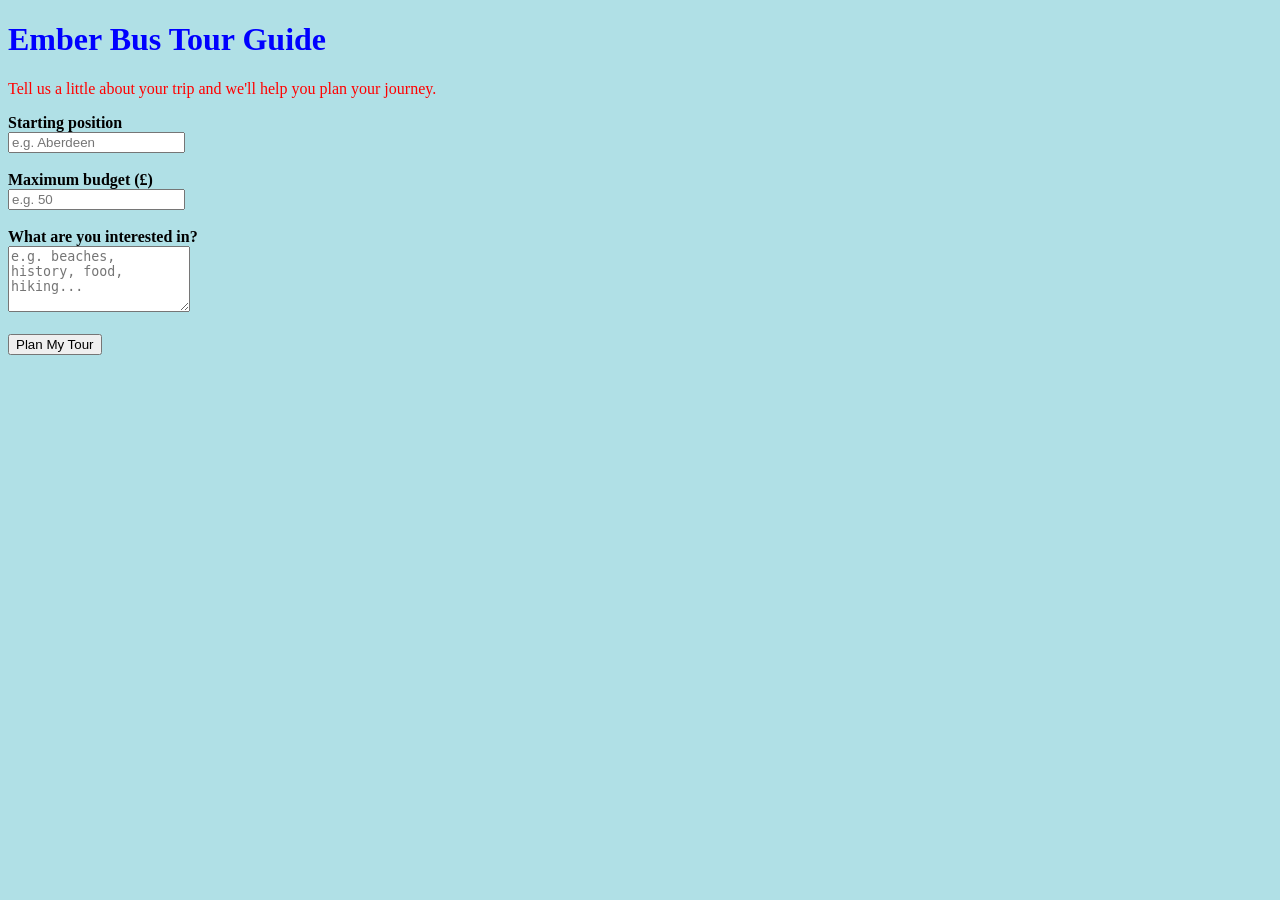
==== frontend/index.html @ 274ce254 "html basics have been covered, css is being started on." ====
<!DOCTYPE html>
<html lang="en">
<head>
    <meta charset="UTF-8">
    <meta name="viewport" content="width=device-width, initial-scale=1.0">
    <link  rel="stylesheet" href="index.css">
    <title>Ember Bus Epic Tour Guide</title>
</head>

<body>

    <h1>Ember Bus Tour Guide</h1>

    <p>
        Tell us a little about your trip and we'll help you plan your journey.
    </p>

    <form>

        <label for="starting-position">
            <strong>Starting position</strong>
        </label>
        <br>
        <input
            type="text"
            id="starting-position"
            name="starting-position"
            placeholder="e.g. Aberdeen"
            required
        >

        <br><br>

        <label for="budget">
            <strong>Maximum budget (£)</strong>
        </label>
        <br>
        <input
            type="number"
            id="budget"
            name="budget"
            min="0"
            step="0.01"
            placeholder="e.g. 50"
            required
        >

        <br><br>

        <label for="interests">
            <strong>What are you interested in?</strong>
        </label>
        <br>
        <textarea
            id="interests"
            name="interests"
            rows="4"
            placeholder="e.g. beaches, history, food, hiking..."
        ></textarea>

        <br><br>

        <button type="submit">Plan My Tour</button>

    </form>

</body>
</html>
---- frontend/index.css ----
body {
    background-color: powderblue;
}
h1 {
    color: blue;
}
p {
    color: red;
}
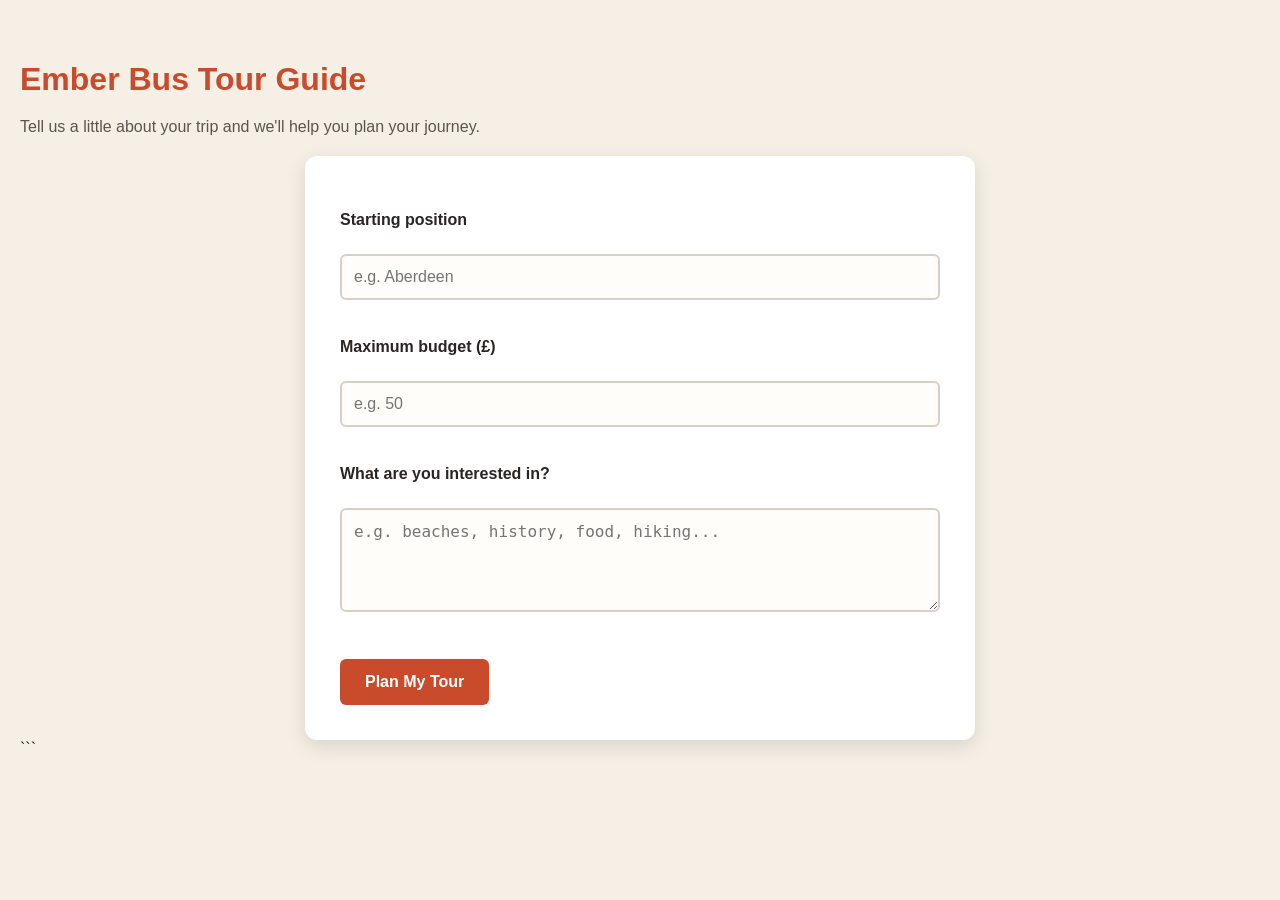
==== commit 6a6c97f1: "Pushed loading" ====
--- a/frontend/index.html
+++ b/frontend/index.html
@@ -3,7 +3,7 @@
 <head>
     <meta charset="UTF-8">
     <meta name="viewport" content="width=device-width, initial-scale=1.0">
-    <link  rel="stylesheet" href="index.css">
+    <link rel="stylesheet" href="index.css">
     <title>Ember Bus Epic Tour Guide</title>
 </head>
 
@@ -15,12 +15,13 @@
         Tell us a little about your trip and we'll help you plan your journey.
     </p>
 
-    <form>
+    <form action="loading.html" method="GET">
 
         <label for="starting-position">
             <strong>Starting position</strong>
         </label>
         <br>
+
         <input
             type="text"
             id="starting-position"
@@ -35,6 +36,7 @@
             <strong>Maximum budget (£)</strong>
         </label>
         <br>
+
         <input
             type="number"
             id="budget"
@@ -51,6 +53,7 @@
             <strong>What are you interested in?</strong>
         </label>
         <br>
+
         <textarea
             id="interests"
             name="interests"
@@ -65,4 +68,5 @@
     </form>
 
 </body>
-</html>+</html>
+```
--- a/frontend/index.css
+++ b/frontend/index.css
@@ -1,9 +1,99 @@
+/* Ember Bus Company - Form Styles */
+
 body {
-    background-color: powderblue;
+    margin: 0;
+    padding: 40px 20px;
+    background-color: #f5efe6;
+    color: #292522;
+    font-family: Arial, Helvetica, sans-serif;
 }
+
+/* Form container */
+form {
+    max-width: 600px;
+    margin: 0 auto;
+    padding: 35px;
+    background-color: #ffffff;
+    border-radius: 12px;
+    box-shadow: 0 6px 20px rgba(0, 0, 0, 0.12);
+}
+
+/* Main heading */
 h1 {
-    color: blue;
+    margin-bottom: 10px;
+    color: #c94b2c;
+    font-size: 32px;
 }
+
+/* Paragraphs */
 p {
-    color: red;
+    color: #5c554f;
+    line-height: 1.6;
+}
+
+/* Form labels */
+label {
+    display: block;
+    margin-top: 20px;
+    margin-bottom: 7px;
+    color: #292522;
+    font-weight: bold;
+}
+
+/* Text boxes, dropdowns and other inputs */
+input,
+select,
+textarea {
+    box-sizing: border-box;
+    width: 100%;
+    padding: 12px;
+    border: 2px solid #d8d0c7;
+    border-radius: 6px;
+    background-color: #fffdf9;
+    color: #292522;
+    font-size: 16px;
+}
+
+/* Highlight fields when selected */
+input:focus,
+select:focus,
+textarea:focus {
+    outline: none;
+    border-color: #c94b2c;
+    box-shadow: 0 0 0 3px rgba(201, 75, 44, 0.15);
+}
+
+/* Submit button */
+button,
+input[type="submit"] {
+    margin-top: 25px;
+    padding: 14px 25px;
+    border: none;
+    border-radius: 6px;
+    background-color: #c94b2c;
+    color: white;
+    font-size: 16px;
+    font-weight: bold;
+    cursor: pointer;
+}
+
+/* Button hover effect */
+button:hover,
+input[type="submit"]:hover {
+    background-color: #a83d25;
+}
+
+/* Smaller screens */
+@media (max-width: 600px) {
+    body {
+        padding: 20px 10px;
+    }
+
+    form {
+        padding: 25px 20px;
+    }
+
+    h1 {
+        font-size: 26px;
+    }
 }
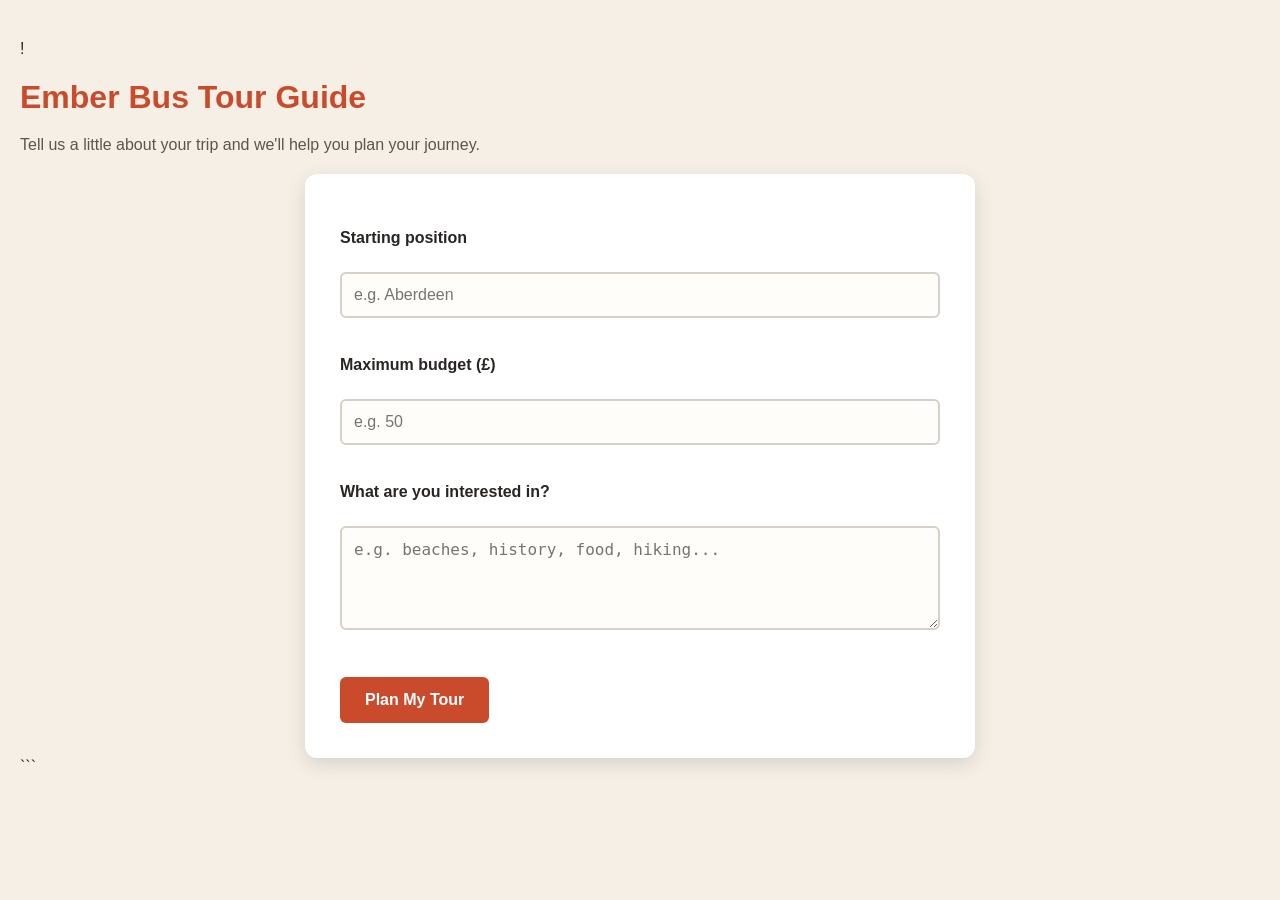
==== commit 1e57d6ef: "yolo" ====
--- a/frontend/index.html
+++ b/frontend/index.html
@@ -1,5 +1,5 @@
 <!DOCTYPE html>
-<html lang="en">
+<html lang="en">!
 <head>
     <meta charset="UTF-8">
     <meta name="viewport" content="width=device-width, initial-scale=1.0">
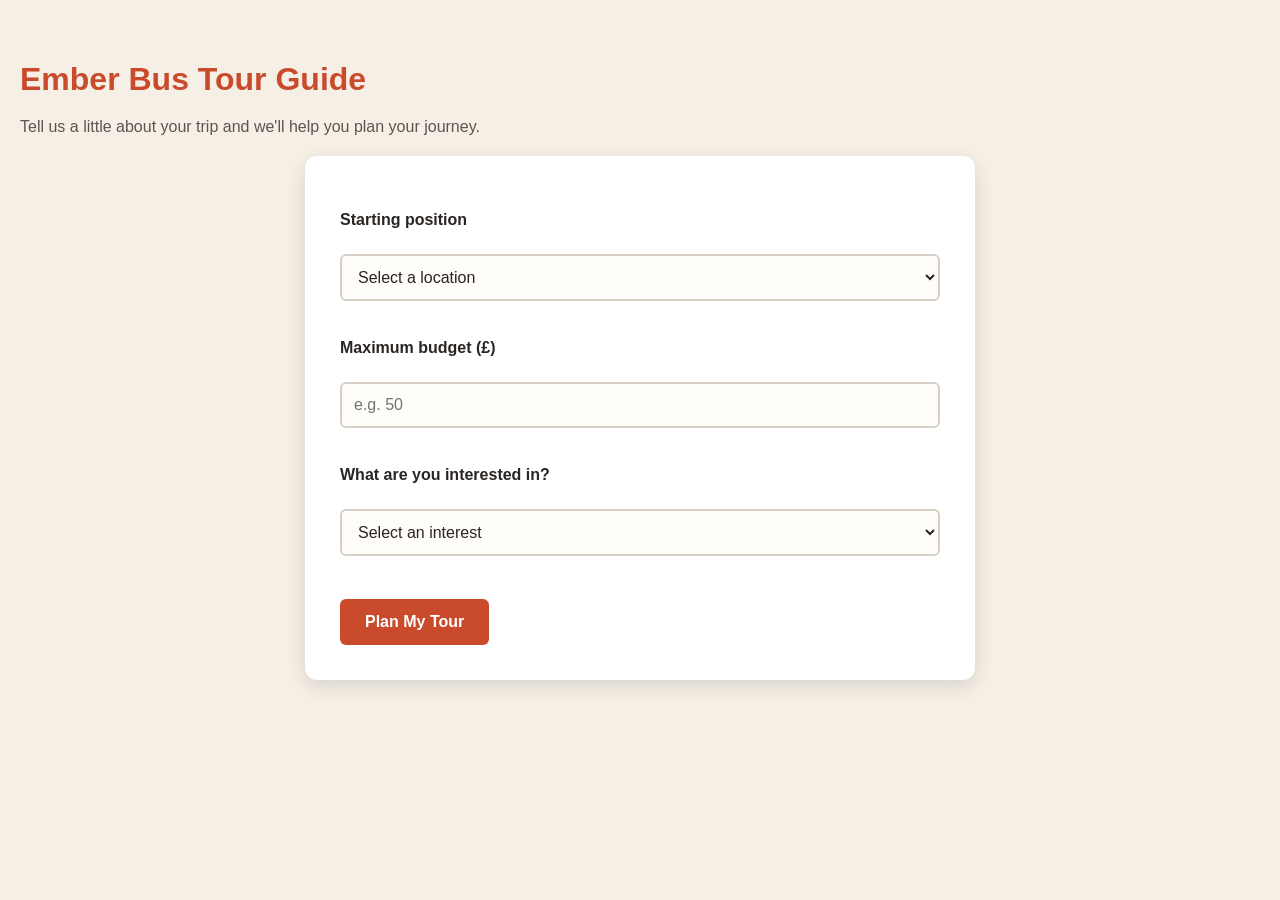
==== commit 8fb4476e: "work compluter" ====
--- a/frontend/index.html
+++ b/frontend/index.html
@@ -1,72 +1,68 @@
-<!DOCTYPE html>
-<html lang="en">!
-<head>
-    <meta charset="UTF-8">
-    <meta name="viewport" content="width=device-width, initial-scale=1.0">
-    <link rel="stylesheet" href="index.css">
-    <title>Ember Bus Epic Tour Guide</title>
-</head>
+<!DOCTYPE html> <html lang="en"> <head> 
+<meta charset="UTF-8"> <meta name="viewport" content="width=device-width, initial-scale=1.0"> 
+<link rel="stylesheet" href="index.css"> 
+<title>Ember Bus Epic Tour Guide</title> </head> <body>
+<h1>Ember Bus Tour Guide</h1>
 
-<body>
+<p>
+    Tell us a little about your trip and we'll help you plan your journey.
+</p>
 
-    <h1>Ember Bus Tour Guide</h1>
+<form action="loading.html" method="GET">
 
-    <p>
-        Tell us a little about your trip and we'll help you plan your journey.
-    </p>
+    <label for="starting-position">
+        <strong>Starting position</strong>
+    </label>
+    <br>
 
-    <form action="loading.html" method="GET">
+    <select id="starting-position" name="starting-position" required>
+        <option value="" disabled selected>Select a location</option>
+        <option value="Aberdeen">Aberdeen</option>
+        <option value="Dundee">Dundee</option>
+        <option value="Edinburgh">Edinburgh</option>
+        <option value="Glasgow">Glasgow</option>
+        <option value="Perth">Perth</option>
+        <option value="St Andrews">St Andrews</option>
+    </select>
 
-        <label for="starting-position">
-            <strong>Starting position</strong>
-        </label>
-        <br>
+    <br><br>
 
-        <input
-            type="text"
-            id="starting-position"
-            name="starting-position"
-            placeholder="e.g. Aberdeen"
-            required
-        >
+    <label for="budget">
+        <strong>Maximum budget (£)</strong>
+    </label>
+    <br>
 
-        <br><br>
+    <input
+        type="number"
+        id="budget"
+        name="budget"
+        min="0"
+        step="0.01"
+        placeholder="e.g. 50"
+        required
+    >
 
-        <label for="budget">
-            <strong>Maximum budget (£)</strong>
-        </label>
-        <br>
+    <br><br>
 
-        <input
-            type="number"
-            id="budget"
-            name="budget"
-            min="0"
-            step="0.01"
-            placeholder="e.g. 50"
-            required
-        >
+    <label for="interests">
+        <strong>What are you interested in?</strong>
+    </label>
+    <br>
 
-        <br><br>
+    <select id="interests" name="interests" required>
+        <option value="" disabled selected>Select an interest</option>
+        <option value="Beaches">Beaches</option>
+        <option value="History">History</option>
+        <option value="Food">Food</option>
+        <option value="Hiking">Hiking</option>
+        <option value="Nature">Nature</option>
+        <option value="Shopping">Shopping</option>
+    </select>
 
-        <label for="interests">
-            <strong>What are you interested in?</strong>
-        </label>
-        <br>
+    <br><br>
 
-        <textarea
-            id="interests"
-            name="interests"
-            rows="4"
-            placeholder="e.g. beaches, history, food, hiking..."
-        ></textarea>
+    <button type="submit">Plan My Tour</button>
 
-        <br><br>
+</form>
 
-        <button type="submit">Plan My Tour</button>
-
-    </form>
-
-</body>
-</html>
-```
+</body> </html>
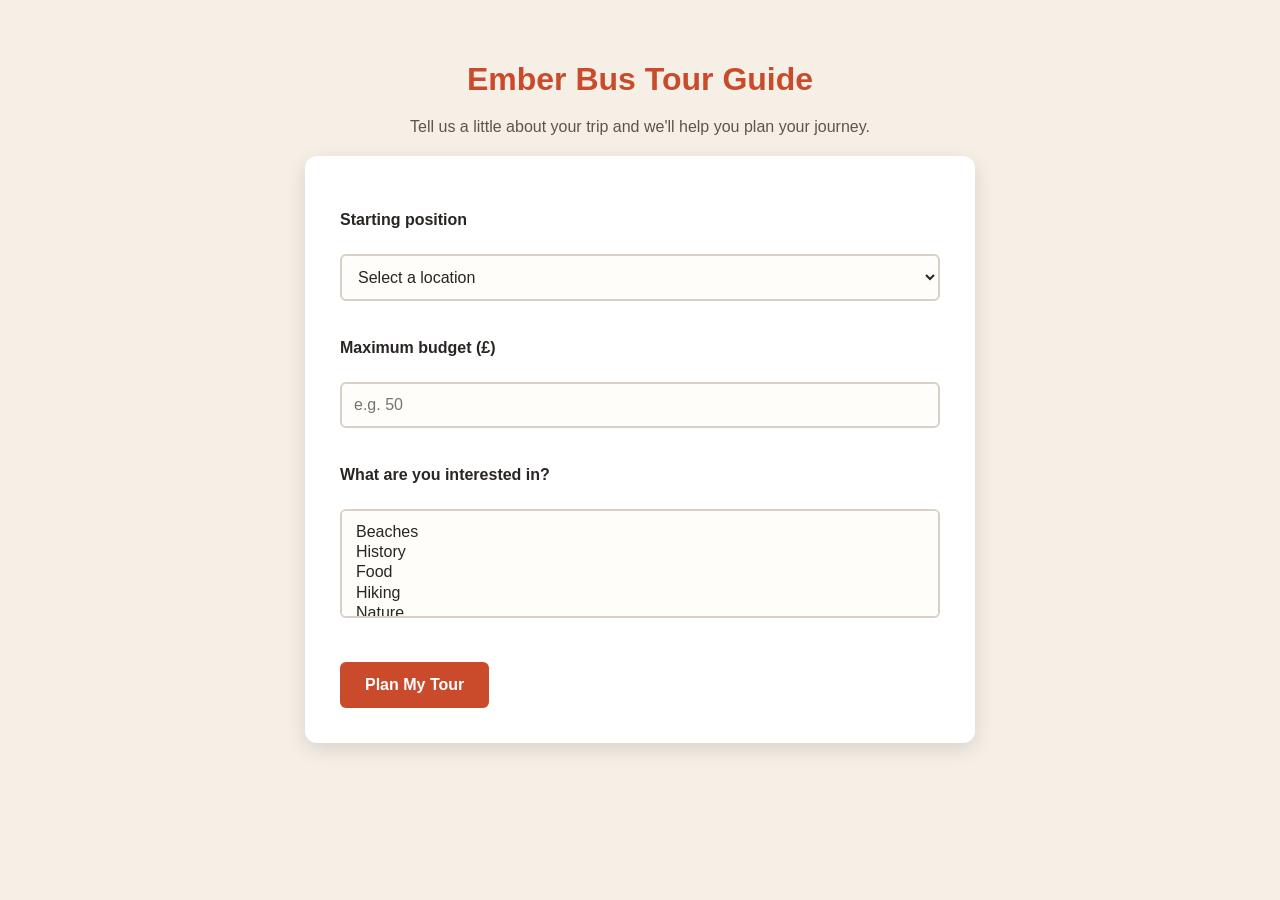
==== commit cea8f00f: "Final P3 start implementation" ====
--- a/frontend/index.html
+++ b/frontend/index.html
@@ -1,68 +1,98 @@
-<!DOCTYPE html> <html lang="en"> <head> 
-<meta charset="UTF-8"> <meta name="viewport" content="width=device-width, initial-scale=1.0"> 
-<link rel="stylesheet" href="index.css"> 
-<title>Ember Bus Epic Tour Guide</title> </head> <body>
-<h1>Ember Bus Tour Guide</h1>
+<!DOCTYPE html>
+<html lang="en">
 
-<p>
-    Tell us a little about your trip and we'll help you plan your journey.
-</p>
+<head>
+    <meta charset="UTF-8">
+    <meta name="viewport" content="width=device-width, initial-scale=1.0">
 
-<form action="loading.html" method="GET">
+    <link rel="stylesheet" href="index.css">
 
-    <label for="starting-position">
-        <strong>Starting position</strong>
-    </label>
-    <br>
+    <title>Ember Bus Epic Tour Guide</title>
+</head>
 
-    <select id="starting-position" name="starting-position" required>
-        <option value="" disabled selected>Select a location</option>
-        <option value="Aberdeen">Aberdeen</option>
-        <option value="Dundee">Dundee</option>
-        <option value="Edinburgh">Edinburgh</option>
-        <option value="Glasgow">Glasgow</option>
-        <option value="Perth">Perth</option>
-        <option value="St Andrews">St Andrews</option>
-    </select>
+<body>
 
-    <br><br>
+    <h1>Ember Bus Tour Guide</h1>
 
-    <label for="budget">
-        <strong>Maximum budget (£)</strong>
-    </label>
-    <br>
+    <p>
+        Tell us a little about your trip and we'll help you plan your journey.
+    </p>
 
-    <input
-        type="number"
-        id="budget"
-        name="budget"
-        min="0"
-        step="0.01"
-        placeholder="e.g. 50"
-        required
-    >
+    <form action="loading.html" method="GET">
 
-    <br><br>
+        <label for="starting-position">
+            <strong>Starting position</strong>
+        </label>
 
-    <label for="interests">
-        <strong>What are you interested in?</strong>
-    </label>
-    <br>
+        <br>
 
-    <select id="interests" name="interests" required>
-        <option value="" disabled selected>Select an interest</option>
-        <option value="Beaches">Beaches</option>
-        <option value="History">History</option>
-        <option value="Food">Food</option>
-        <option value="Hiking">Hiking</option>
-        <option value="Nature">Nature</option>
-        <option value="Shopping">Shopping</option>
-    </select>
+        <select
+            id="starting-position"
+            name="starting-position"
+            required
+        >
+            <option value="" disabled selected>
+                Select a location
+            </option>
 
-    <br><br>
+            <option value="Aberdeen">Aberdeen</option>
+            <option value="Dundee">Dundee</option>
+            <option value="Edinburgh">Edinburgh</option>
+            <option value="Glasgow">Glasgow</option>
+            <option value="Perth">Perth</option>
+        </select>
 
-    <button type="submit">Plan My Tour</button>
+        <br><br>
 
-</form>
 
-</body> </html>+        <label for="budget">
+            <strong>Maximum budget (£)</strong>
+        </label>
+
+        <br>
+
+        <input
+            type="number"
+            id="budget"
+            name="budget"
+            min="0"
+            step="0.01"
+            placeholder="e.g. 50"
+            required
+        >
+
+        <br><br>
+
+
+        <label for="interests">
+            <strong>What are you interested in?</strong>
+        </label>
+
+        <br>
+
+        <select
+            id="interests"
+            name="interests"
+            multiple
+            required
+        >
+            <option value="Beaches">Beaches</option>
+            <option value="History">History</option>
+            <option value="Food">Food</option>
+            <option value="Hiking">Hiking</option>
+            <option value="Nature">Nature</option>
+            <option value="Shopping">Shopping</option>
+        </select>
+
+        <br><br>
+
+
+        <button type="submit">
+            Plan My Tour
+        </button>
+
+    </form>
+
+</body>
+
+</html>
--- a/frontend/index.css
+++ b/frontend/index.css
@@ -20,6 +20,7 @@
 
 /* Main heading */
 h1 {
+    text-align: center;
     margin-bottom: 10px;
     color: #c94b2c;
     font-size: 32px;
@@ -27,6 +28,7 @@
 
 /* Paragraphs */
 p {
+    text-align: center;
     color: #5c554f;
     line-height: 1.6;
 }
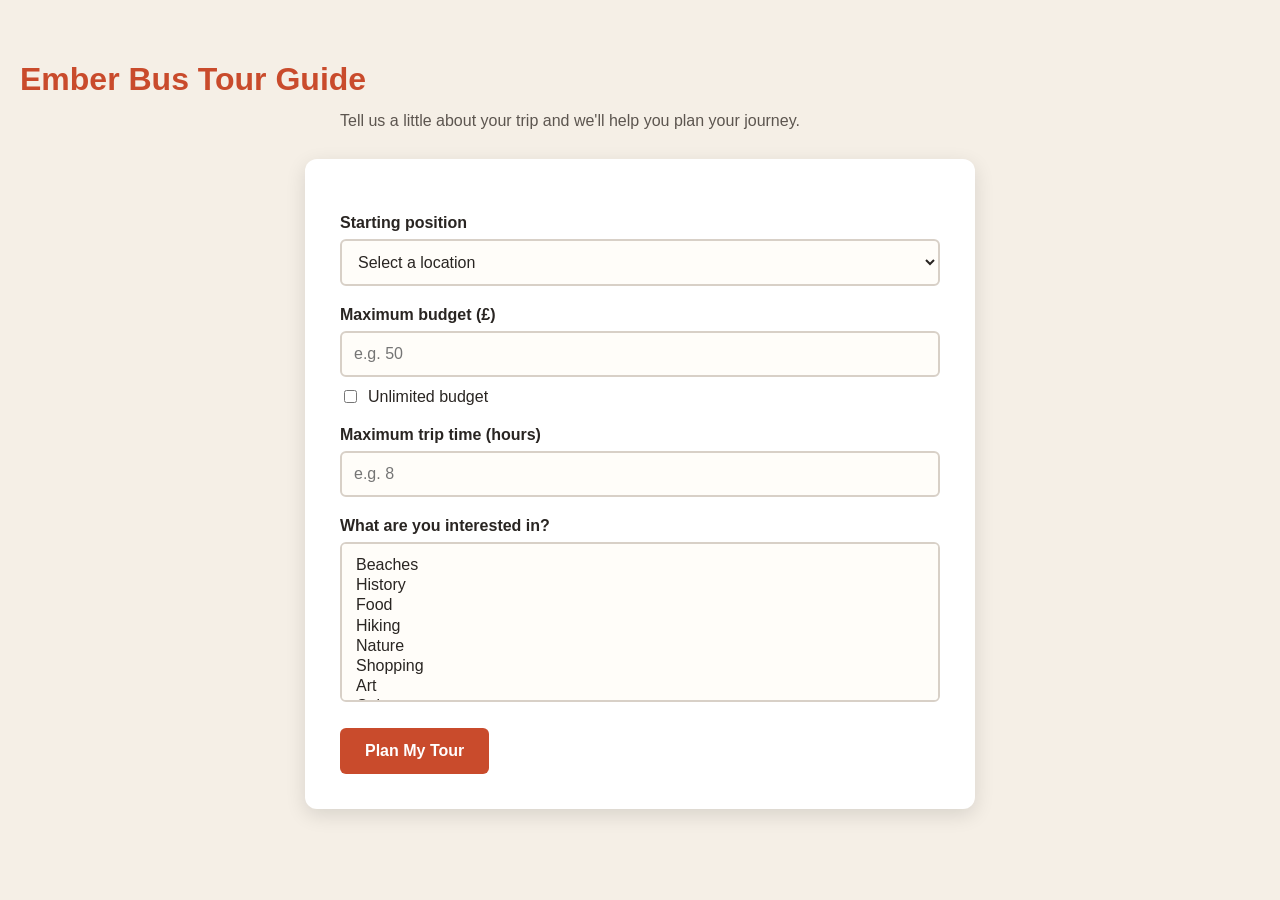
==== commit 51380f45: "The Super Vibe Code 3000" ====
--- a/frontend/index.html
+++ b/frontend/index.html
@@ -18,13 +18,13 @@
         Tell us a little about your trip and we'll help you plan your journey.
     </p>
 
-    <form action="loading.html" method="GET">
+    <form action="/plan" method="GET">
+
+        <!-- Starting position -->
 
         <label for="starting-position">
             <strong>Starting position</strong>
         </label>
-
-        <br>
 
         <select
             id="starting-position"
@@ -42,14 +42,12 @@
             <option value="Perth">Perth</option>
         </select>
 
-        <br><br>
 
+        <!-- Budget -->
 
         <label for="budget">
             <strong>Maximum budget (£)</strong>
         </label>
-
-        <br>
 
         <input
             type="number"
@@ -58,17 +56,41 @@
             min="0"
             step="0.01"
             placeholder="e.g. 50"
+        >
+
+        <label class="checkbox-label">
+            <input
+                type="checkbox"
+                id="unlimited-budget"
+                name="unlimited-budget"
+                value="true"
+            >
+            Unlimited budget
+        </label>
+
+
+        <!-- Maximum trip time -->
+
+        <label for="max-time">
+            <strong>Maximum trip time (hours)</strong>
+        </label>
+
+        <input
+            type="number"
+            id="max-time"
+            name="max-time"
+            min="1"
+            step="0.5"
+            placeholder="e.g. 8"
             required
         >
 
-        <br><br>
 
+        <!-- Interests -->
 
         <label for="interests">
             <strong>What are you interested in?</strong>
         </label>
-
-        <br>
 
         <select
             id="interests"
@@ -82,9 +104,13 @@
             <option value="Hiking">Hiking</option>
             <option value="Nature">Nature</option>
             <option value="Shopping">Shopping</option>
+            <option value="Art">Art</option>
+            <option value="Culture">Culture</option>
+            <option value="Science">Science</option>
+            <option value="Architecture">Architecture</option>
+            <option value="Views">Views</option>
+            <option value="Walking">Walking</option>
         </select>
-
-        <br><br>
 
 
         <button type="submit">
@@ -93,6 +119,26 @@
 
     </form>
 
+    <script>
+
+        const budgetInput = document.getElementById("budget");
+        const unlimitedBudget = document.getElementById("unlimited-budget");
+
+        unlimitedBudget.addEventListener("change", function () {
+
+            if (this.checked) {
+                budgetInput.disabled = true;
+                budgetInput.required = false;
+                budgetInput.value = "";
+            } else {
+                budgetInput.disabled = false;
+                budgetInput.required = true;
+            }
+
+        });
+
+    </script>
+
 </body>
 
-</html>
+</html>
--- a/frontend/index.css
+++ b/frontend/index.css
@@ -8,7 +8,6 @@
     font-family: Arial, Helvetica, sans-serif;
 }
 
-/* Form container */
 form {
     max-width: 600px;
     margin: 0 auto;
@@ -18,22 +17,19 @@
     box-shadow: 0 6px 20px rgba(0, 0, 0, 0.12);
 }
 
-/* Main heading */
 h1 {
-    text-align: center;
     margin-bottom: 10px;
     color: #c94b2c;
     font-size: 32px;
 }
 
-/* Paragraphs */
 p {
-    text-align: center;
     color: #5c554f;
     line-height: 1.6;
+    max-width: 600px;
+    margin: 0 auto 25px auto;
 }
 
-/* Form labels */
 label {
     display: block;
     margin-top: 20px;
@@ -42,8 +38,7 @@
     font-weight: bold;
 }
 
-/* Text boxes, dropdowns and other inputs */
-input,
+input:not([type="checkbox"]),
 select,
 textarea {
     box-sizing: border-box;
@@ -56,8 +51,11 @@
     font-size: 16px;
 }
 
-/* Highlight fields when selected */
-input:focus,
+select[multiple] {
+    min-height: 160px;
+}
+
+input:not([type="checkbox"]):focus,
 select:focus,
 textarea:focus {
     outline: none;
@@ -65,7 +63,18 @@
     box-shadow: 0 0 0 3px rgba(201, 75, 44, 0.15);
 }
 
-/* Submit button */
+.checkbox-label {
+    display: flex;
+    align-items: center;
+    gap: 8px;
+    margin-top: 10px;
+    font-weight: normal;
+}
+
+.checkbox-label input {
+    width: auto;
+}
+
 button,
 input[type="submit"] {
     margin-top: 25px;
@@ -79,14 +88,17 @@
     cursor: pointer;
 }
 
-/* Button hover effect */
 button:hover,
 input[type="submit"]:hover {
     background-color: #a83d25;
 }
 
-/* Smaller screens */
+button:active {
+    transform: translateY(1px);
+}
+
 @media (max-width: 600px) {
+
     body {
         padding: 20px 10px;
     }
@@ -98,4 +110,5 @@
     h1 {
         font-size: 26px;
     }
+
 }
